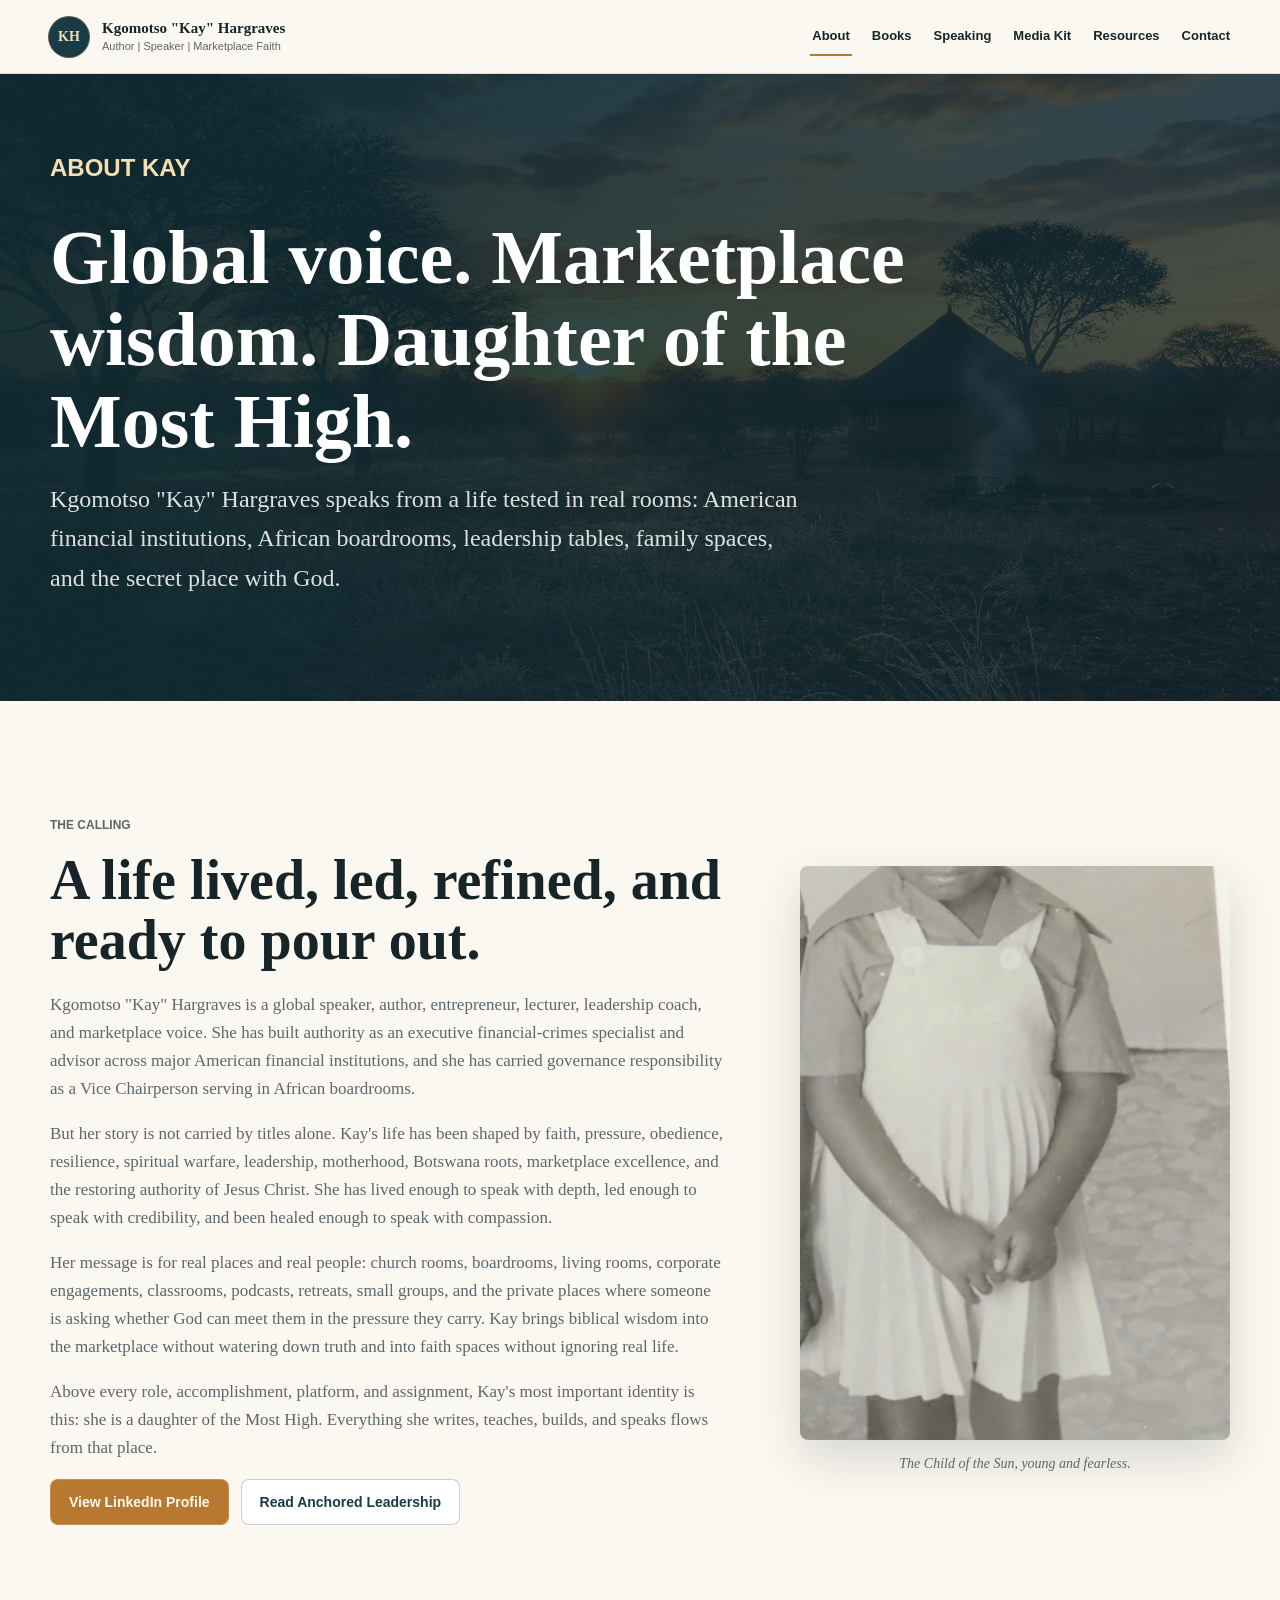
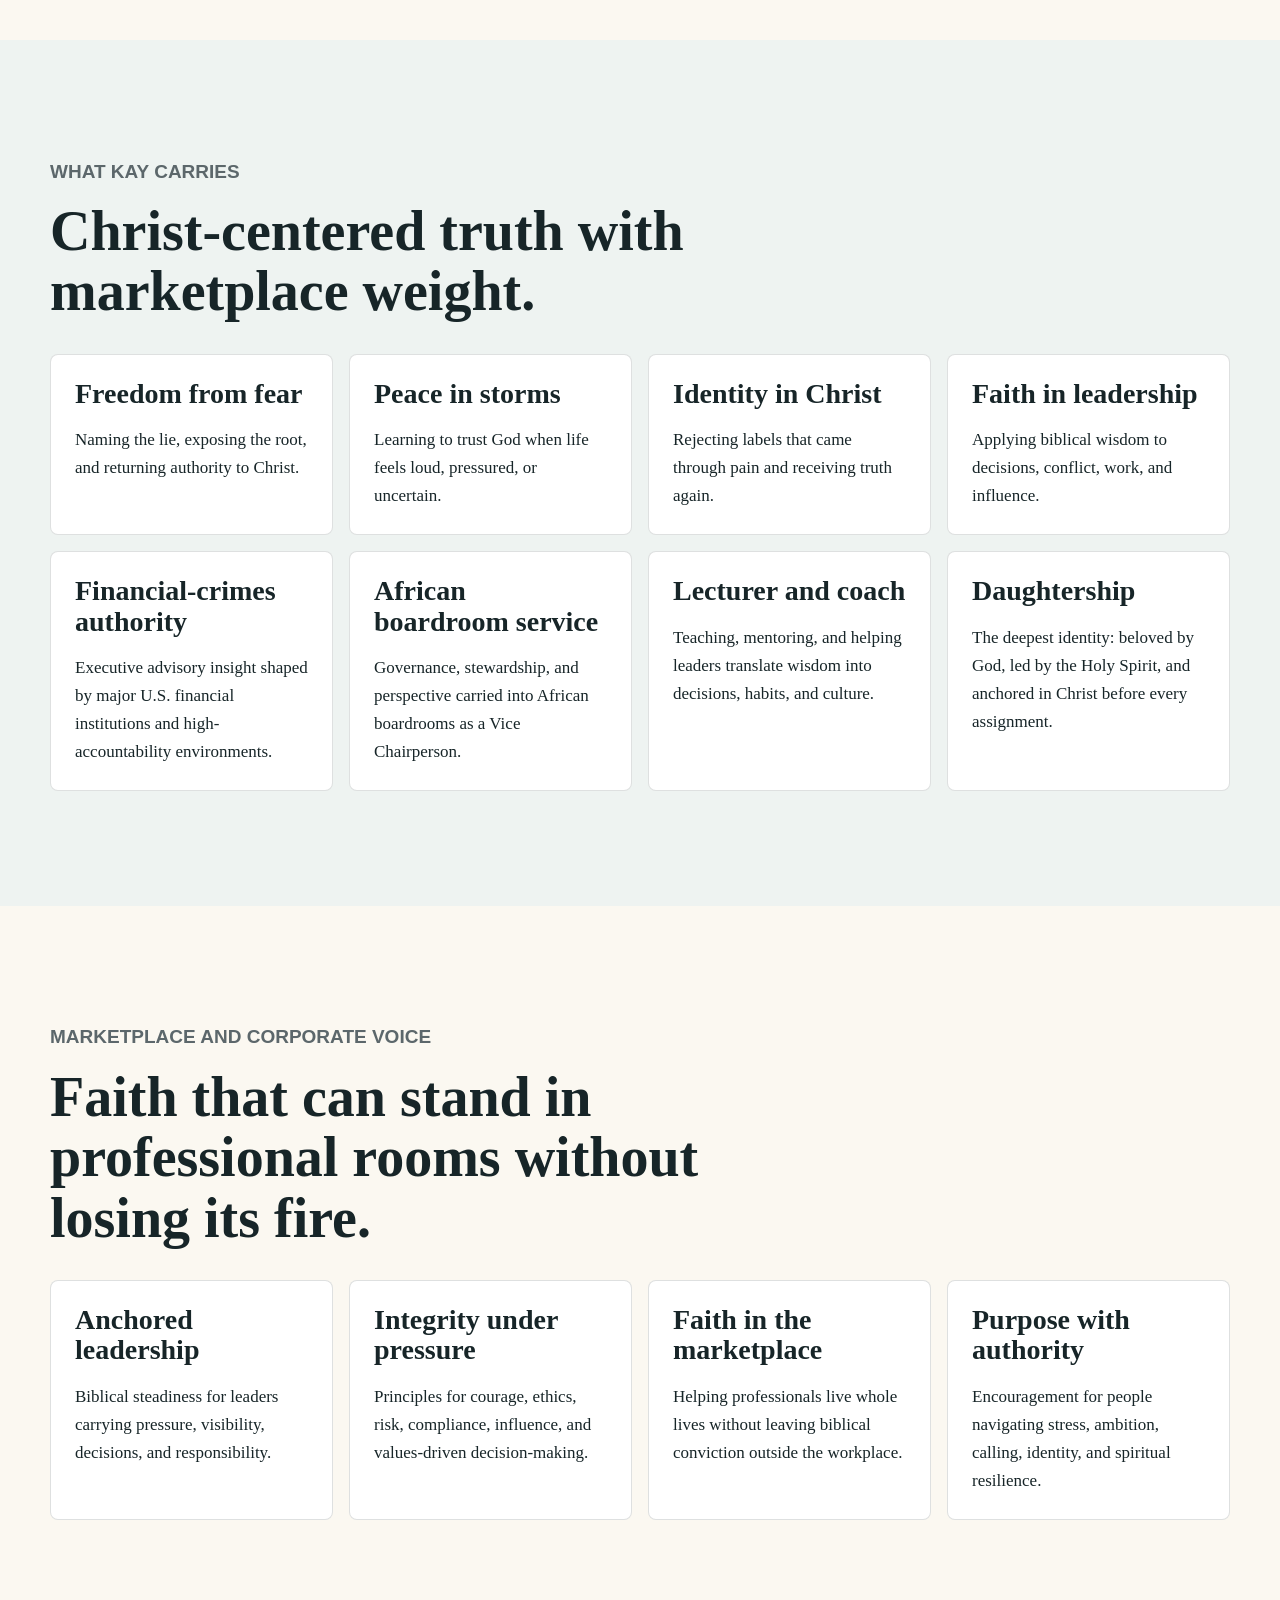
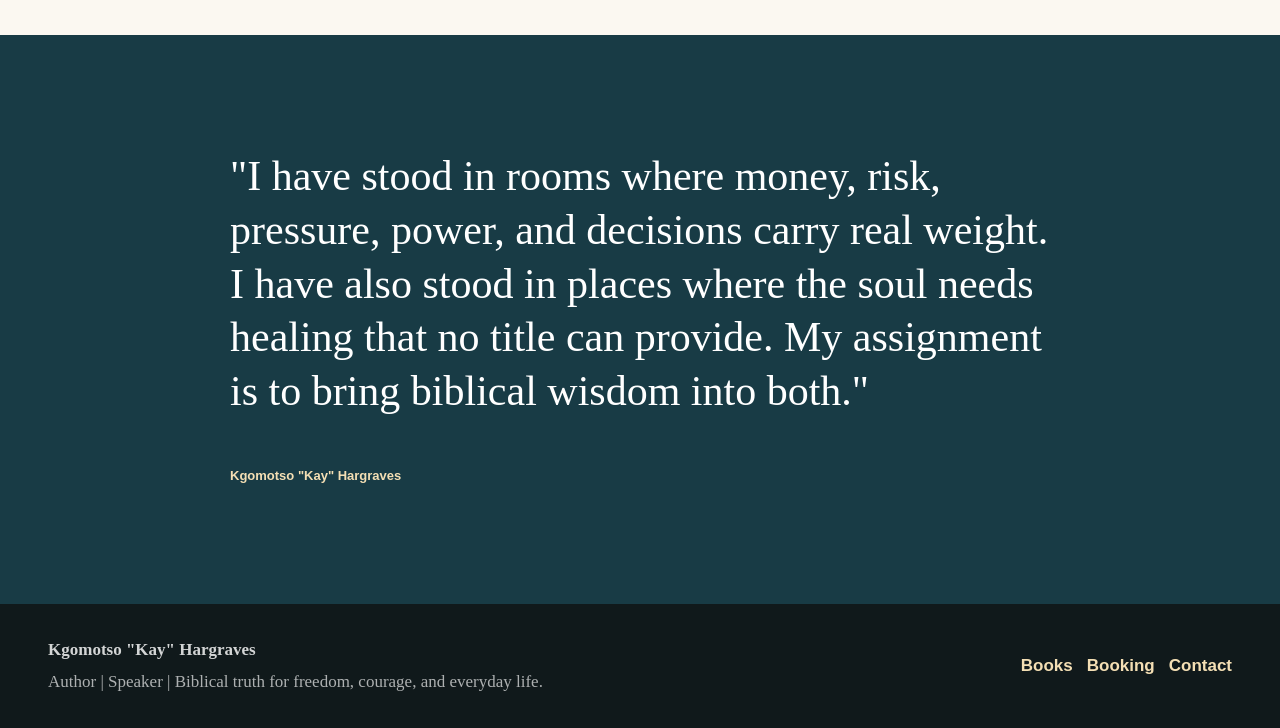
==== about.html @ eadd30bc "Add files via upload" ====
<!doctype html>
<html lang="en">
  <head>
    <meta charset="utf-8" />
    <meta name="viewport" content="width=device-width, initial-scale=1" />
    <title>About Kay | Kgomotso "Kay" Hargraves</title>
    <meta
      name="description"
      content="Learn about Kgomotso Kay Hargraves, a global speaker, author, marketplace leader, executive financial-crimes specialist, advisor, entrepreneur, lecturer, leadership coach, and daughter of the Most High."
    />
    <meta name="theme-color" content="#183b45" />
    <link rel="icon" href="assets/favicon.svg" type="image/svg+xml" />
    <link rel="stylesheet" href="styles.css" />
  </head>
  <body>
    <a class="skip-link" href="#main">Skip to main content</a>
    <header class="site-header" data-header>
      <a class="brand" href="index.html" aria-label="Kgomotso Kay Hargraves home">
        <span class="brand-mark">KH</span>
        <span>
          <strong>Kgomotso "Kay" Hargraves</strong>
          <small>Author | Speaker | Marketplace Faith</small>
        </span>
      </a>
      <button class="nav-toggle" type="button" aria-expanded="false" aria-controls="site-nav">
        <span></span><span></span><span></span>
      </button>
      <nav class="site-nav" id="site-nav" aria-label="Primary navigation">
        <a href="about.html" aria-current="page">About</a>
        <a href="books.html">Books</a>
        <a href="speaking.html">Speaking</a>
        <a href="media.html">Media Kit</a>
        <a href="resources.html">Resources</a>
        <a href="contact.html">Contact</a>
      </nav>
    </header>

    <main id="main">
      <section class="page-hero about-hero">
        <div class="section-inner page-hero-inner">
          <p class="eyebrow">About Kay</p>
          <h1>Global voice. Marketplace wisdom. Daughter of the Most High.</h1>
          <p>
            Kgomotso "Kay" Hargraves speaks from a life tested in real rooms:
            American financial institutions, African boardrooms, leadership
            tables, family spaces, and the secret place with God.
          </p>
        </div>
      </section>

      <section class="section">
        <div class="section-inner split-feature">
          <div>
            <p class="eyebrow">The Calling</p>
            <h2>A life lived, led, refined, and ready to pour out.</h2>
            <p>
              Kgomotso "Kay" Hargraves is a global speaker, author,
              entrepreneur, lecturer, leadership coach, and marketplace voice.
              She has built authority as an executive financial-crimes
              specialist and advisor across major American financial
              institutions, and she has carried governance responsibility as a
              Vice Chairperson serving in African boardrooms.
            </p>
            <p>
              But her story is not carried by titles alone. Kay's life has been
              shaped by faith, pressure, obedience, resilience, spiritual
              warfare, leadership, motherhood, Botswana roots, marketplace
              excellence, and the restoring authority of Jesus Christ. She has
              lived enough to speak with depth, led enough to speak with
              credibility, and been healed enough to speak with compassion.
            </p>
            <p>
              Her message is for real places and real people: church rooms,
              boardrooms, living rooms, corporate engagements, classrooms,
              podcasts, retreats, small groups, and the private places where
              someone is asking whether God can meet them in the pressure they
              carry. Kay brings biblical wisdom into the marketplace without
              watering down truth and into faith spaces without ignoring real
              life.
            </p>
            <p>
              Above every role, accomplishment, platform, and assignment, Kay's
              most important identity is this: she is a daughter of the Most
              High. Everything she writes, teaches, builds, and speaks flows
              from that place.
            </p>
            <div class="button-row">
              <a class="button button-primary" href="https://www.linkedin.com/in/kay-hargraves-mba-b415a14a/" target="_blank" rel="noreferrer">View LinkedIn Profile</a>
              <a class="button button-secondary light" href="https://www.linkedin.com/newsletters/%F0%9F%8C%BF-anchored-leadership-7407261797428383744/" target="_blank" rel="noreferrer">Read Anchored Leadership</a>
            </div>
          </div>
          <figure class="portrait-feature">
            <img src="assets/young-kay-child-of-the-sun.jpg" alt="Young Kay as a child" />
            <figcaption>The Child of the Sun, young and fearless.</figcaption>
          </figure>
        </div>
      </section>

      <section class="section values-section">
        <div class="section-inner">
          <div class="section-heading compact">
            <p class="eyebrow">What Kay Carries</p>
            <h2>Christ-centered truth with marketplace weight.</h2>
          </div>
          <div class="values-grid">
            <article>
              <h3>Freedom from fear</h3>
              <p>Naming the lie, exposing the root, and returning authority to Christ.</p>
            </article>
            <article>
              <h3>Peace in storms</h3>
              <p>Learning to trust God when life feels loud, pressured, or uncertain.</p>
            </article>
            <article>
              <h3>Identity in Christ</h3>
              <p>Rejecting labels that came through pain and receiving truth again.</p>
            </article>
            <article>
              <h3>Faith in leadership</h3>
              <p>Applying biblical wisdom to decisions, conflict, work, and influence.</p>
            </article>
            <article>
              <h3>Financial-crimes authority</h3>
              <p>Executive advisory insight shaped by major U.S. financial institutions and high-accountability environments.</p>
            </article>
            <article>
              <h3>African boardroom service</h3>
              <p>Governance, stewardship, and perspective carried into African boardrooms as a Vice Chairperson.</p>
            </article>
            <article>
              <h3>Lecturer and coach</h3>
              <p>Teaching, mentoring, and helping leaders translate wisdom into decisions, habits, and culture.</p>
            </article>
            <article>
              <h3>Daughtership</h3>
              <p>The deepest identity: beloved by God, led by the Holy Spirit, and anchored in Christ before every assignment.</p>
            </article>
          </div>
        </div>
      </section>

      <section class="section">
        <div class="section-inner">
          <div class="section-heading compact">
            <p class="eyebrow">Marketplace and Corporate Voice</p>
            <h2>Faith that can stand in professional rooms without losing its fire.</h2>
          </div>
          <div class="audience-grid">
            <article>
              <h3>Anchored leadership</h3>
              <p>Biblical steadiness for leaders carrying pressure, visibility, decisions, and responsibility.</p>
            </article>
            <article>
              <h3>Integrity under pressure</h3>
              <p>Principles for courage, ethics, risk, compliance, influence, and values-driven decision-making.</p>
            </article>
            <article>
              <h3>Faith in the marketplace</h3>
              <p>Helping professionals live whole lives without leaving biblical conviction outside the workplace.</p>
            </article>
            <article>
              <h3>Purpose with authority</h3>
              <p>Encouragement for people navigating stress, ambition, calling, identity, and spiritual resilience.</p>
            </article>
          </div>
        </div>
      </section>

      <section class="section quote-section">
        <div class="section-inner narrow">
          <blockquote>
            <p>
              "I have stood in rooms where money, risk, pressure, power, and
              decisions carry real weight. I have also stood in places where the
              soul needs healing that no title can provide. My assignment is to
              bring biblical wisdom into both."
            </p>
            <cite>Kgomotso "Kay" Hargraves</cite>
          </blockquote>
        </div>
      </section>
    </main>

    <footer class="site-footer">
      <div>
        <strong>Kgomotso "Kay" Hargraves</strong>
        <p>Author | Speaker | Biblical truth for freedom, courage, and everyday life.</p>
      </div>
      <nav aria-label="Footer navigation">
        <a href="books.html">Books</a>
        <a href="speaking.html#booking">Booking</a>
        <a href="contact.html">Contact</a>
      </nav>
    </footer>
    <script src="script.js"></script>
  </body>
</html>
---- styles.css ----
:root {
  --ink: #172528;
  --muted: #5c676b;
  --paper: #fbf8f1;
  --white: #ffffff;
  --teal: #183b45;
  --teal-soft: #e7f0ee;
  --gold: #b7792f;
  --gold-deep: #8d551f;
  --gold-soft: #f4dfb4;
  --clay: #8a4c35;
  --charcoal: #10191b;
  --mist: #eef3f1;
  --line: rgba(23, 37, 40, 0.14);
  --shadow: 0 18px 48px rgba(23, 37, 40, 0.16);
  --radius: 8px;
  --max: 1180px;
}

* {
  box-sizing: border-box;
}

html {
  scroll-behavior: smooth;
}

body {
  margin: 0;
  color: var(--ink);
  background: var(--paper);
  font-family: Georgia, "Times New Roman", serif;
  font-size: 17px;
  line-height: 1.65;
}

img {
  display: block;
  max-width: 100%;
}

a {
  color: inherit;
  text-decoration: none;
}

button,
input,
select,
textarea {
  font: inherit;
}

button {
  cursor: pointer;
}

.skip-link {
  position: absolute;
  left: 16px;
  top: -60px;
  z-index: 100;
  padding: 10px 14px;
  border-radius: var(--radius);
  background: var(--white);
  color: var(--teal);
  font-family: Arial, Helvetica, sans-serif;
  font-weight: 800;
}

.skip-link:focus {
  top: 12px;
}

.site-header {
  position: sticky;
  top: 0;
  z-index: 20;
  display: flex;
  align-items: center;
  justify-content: space-between;
  gap: 24px;
  min-height: 74px;
  padding: 12px clamp(18px, 4vw, 48px);
  background: rgba(251, 248, 241, 0.95);
  border-bottom: 1px solid var(--line);
  backdrop-filter: blur(16px);
}

.brand {
  display: inline-flex;
  align-items: center;
  gap: 12px;
  min-width: 240px;
}

.brand-mark {
  display: grid;
  place-items: center;
  width: 42px;
  height: 42px;
  flex: 0 0 auto;
  border: 1px solid rgba(183, 121, 47, 0.45);
  border-radius: 50%;
  background: var(--teal);
  color: var(--gold-soft);
  font-size: 14px;
  font-weight: 700;
}

.brand strong,
.brand small {
  display: block;
}

.brand strong {
  font-size: 15px;
  line-height: 1.2;
}

.brand small {
  margin-top: 2px;
  color: var(--muted);
  font-family: Arial, Helvetica, sans-serif;
  font-size: 11px;
  line-height: 1.35;
}

.site-nav {
  display: flex;
  align-items: center;
  gap: 18px;
  color: var(--ink);
  font-family: Arial, Helvetica, sans-serif;
  font-size: 13px;
  font-weight: 800;
}

.site-nav a {
  padding: 8px 2px;
  border-bottom: 2px solid transparent;
}

.site-nav a:hover,
.site-nav a:focus-visible,
.site-nav a[aria-current="page"] {
  border-bottom-color: var(--gold);
  outline: none;
}

.nav-toggle {
  display: none;
  width: 42px;
  height: 42px;
  border: 1px solid var(--line);
  border-radius: var(--radius);
  background: var(--white);
  padding: 9px;
}

.nav-toggle span {
  display: block;
  height: 2px;
  margin: 5px 0;
  background: var(--teal);
}

.section-inner {
  width: min(var(--max), calc(100% - 36px));
  margin: 0 auto;
}

.narrow {
  max-width: 820px;
}

.section {
  padding: clamp(64px, 9vw, 116px) 0;
}

.hero,
.page-hero {
  position: relative;
  overflow: hidden;
  color: var(--white);
}

.home-hero {
  min-height: calc(88svh - 74px);
  display: grid;
  align-items: center;
}

.hero-media {
  position: absolute;
  inset: 0;
  background:
    linear-gradient(90deg, rgba(12, 25, 28, 0.88), rgba(12, 25, 28, 0.55) 56%, rgba(12, 25, 28, 0.24)),
    linear-gradient(180deg, rgba(12, 25, 28, 0.08), rgba(12, 25, 28, 0.74)),
    url("assets/hero-botswana-dawn.jpg") center / cover no-repeat;
  transform: scale(1.02);
}

.hero-content {
  position: relative;
  width: min(820px, calc(100% - 36px));
  margin-left: clamp(18px, 7vw, 92px);
  padding: 70px 0 84px;
}

.page-hero {
  background:
    linear-gradient(90deg, rgba(16, 43, 50, 0.94), rgba(16, 43, 50, 0.76)),
    url("assets/hero-botswana-dawn.jpg") center / cover no-repeat;
}

.books-hero {
  background:
    linear-gradient(90deg, rgba(16, 43, 50, 0.94), rgba(16, 43, 50, 0.72)),
    url("assets/leiso-memory.jpg") center / cover no-repeat;
}

.speaking-hero {
  background:
    linear-gradient(90deg, rgba(16, 43, 50, 0.95), rgba(16, 43, 50, 0.7)),
    url("assets/speaking-road.jpg") center / cover no-repeat;
}

.media-hero {
  background:
    linear-gradient(90deg, rgba(16, 43, 50, 0.95), rgba(16, 43, 50, 0.72)),
    url("assets/storm-sky.jpg") center / cover no-repeat;
}

.resources-hero,
.contact-hero,
.about-hero {
  background:
    linear-gradient(90deg, rgba(16, 43, 50, 0.95), rgba(16, 43, 50, 0.72)),
    url("assets/hero-botswana-dawn.jpg") center / cover no-repeat;
}

.page-hero-inner {
  min-height: 420px;
  display: grid;
  align-content: center;
  padding: 74px 0;
}

.profile-hero {
  background: var(--charcoal);
  color: var(--white);
}

.profile-hero-inner {
  min-height: 520px;
  display: grid;
  grid-template-columns: minmax(220px, 320px) minmax(0, 1fr);
  gap: clamp(28px, 6vw, 72px);
  align-items: center;
  padding: clamp(58px, 9vw, 92px) 0;
}

.profile-hero img {
  width: 100%;
  aspect-ratio: 4 / 3;
  object-fit: cover;
  border: 1px solid rgba(244, 223, 180, 0.42);
  border-radius: var(--radius);
  box-shadow: 0 20px 54px rgba(0, 0, 0, 0.28);
}

.profile-hero p {
  max-width: 790px;
  color: rgba(255, 255, 255, 0.84);
}

.page-hero-inner p {
  max-width: 760px;
  margin: 0 0 28px;
  color: rgba(255, 255, 255, 0.86);
  font-size: clamp(19px, 2vw, 24px);
}

.eyebrow {
  margin: 0 0 14px;
  color: var(--gold);
  font-family: Arial, Helvetica, sans-serif;
  font-size: 12px;
  font-weight: 900;
  letter-spacing: 0;
  text-transform: uppercase;
}

.hero .eyebrow,
.page-hero .eyebrow,
.testimonials-section .eyebrow {
  color: var(--gold-soft);
}

h1,
h2,
h3,
p,
li {
  overflow-wrap: anywhere;
}

h1,
h2,
h3 {
  margin-top: 0;
  line-height: 1.08;
  letter-spacing: 0;
}

h1 {
  max-width: 900px;
  margin-bottom: 18px;
  font-size: clamp(44px, 8vw, 88px);
}

.page-hero h1 {
  max-width: 960px;
  font-size: clamp(42px, 6vw, 76px);
}

h2 {
  margin-bottom: 20px;
  font-size: clamp(31px, 4.8vw, 56px);
}

h3 {
  margin-bottom: 12px;
  font-size: clamp(22px, 2.8vw, 28px);
}

.hero-lead {
  max-width: 760px;
  margin: 0 0 10px;
  font-size: clamp(23px, 3vw, 34px);
  line-height: 1.35;
}

.hero-copy {
  max-width: 720px;
  margin: 0 0 30px;
  color: rgba(255, 255, 255, 0.86);
  font-size: clamp(18px, 2vw, 23px);
}

.lead {
  color: var(--ink);
  font-size: 21px;
  line-height: 1.45;
}

.hero-actions,
.button-row,
.form-actions {
  display: flex;
  flex-wrap: wrap;
  align-items: center;
  gap: 12px;
}

.button {
  display: inline-flex;
  align-items: center;
  justify-content: center;
  min-height: 46px;
  padding: 12px 18px;
  border: 1px solid transparent;
  border-radius: var(--radius);
  font-family: Arial, Helvetica, sans-serif;
  font-size: 14px;
  font-weight: 900;
  line-height: 1.1;
  text-align: center;
  transition: transform 160ms ease, background 160ms ease, border-color 160ms ease;
}

.button:hover,
.button:focus-visible {
  transform: translateY(-1px);
  outline: none;
}

.button-primary {
  background: var(--gold);
  color: #fffaf0;
  border-color: rgba(255, 255, 255, 0.18);
}

.button-primary:hover,
.button-primary:focus-visible {
  background: var(--gold-deep);
}

.button-secondary {
  background: rgba(255, 255, 255, 0.12);
  color: var(--white);
  border-color: rgba(255, 255, 255, 0.42);
}

.button-secondary.light {
  color: var(--teal);
  background: var(--white);
  border-color: rgba(24, 59, 69, 0.24);
}

.button-secondary:hover,
.button-secondary:focus-visible {
  background: rgba(255, 255, 255, 0.22);
}

.button-text {
  min-height: 42px;
  padding-inline: 0;
  color: var(--teal);
  border-color: transparent;
  background: transparent;
}

.intro-band {
  background: var(--teal);
  color: var(--white);
}

.intro-grid {
  display: grid;
  grid-template-columns: minmax(0, 1fr) minmax(260px, 360px);
  gap: clamp(26px, 5vw, 72px);
  align-items: center;
  padding: 34px 0;
}

.statement {
  margin: 0;
  font-size: clamp(22px, 3vw, 36px);
  line-height: 1.3;
}

.scripture-note {
  border-left: 3px solid var(--gold-soft);
  padding-left: 18px;
}

.scripture-note span {
  color: var(--gold-soft);
  font-family: Arial, Helvetica, sans-serif;
  font-size: 13px;
  font-weight: 900;
}

.scripture-note p {
  margin: 6px 0 0;
}

.split-feature,
.preview-layout,
.contact-layout,
.booking-layout {
  display: grid;
  gap: clamp(34px, 6vw, 80px);
  align-items: start;
}

.split-feature {
  grid-template-columns: minmax(0, 1fr) minmax(300px, 430px);
  align-items: center;
}

.preview-layout {
  grid-template-columns: minmax(0, 0.85fr) minmax(0, 1.15fr);
}

.contact-layout {
  grid-template-columns: minmax(0, 1fr) minmax(320px, 470px);
}

.booking-layout {
  grid-template-columns: minmax(0, 0.82fr) minmax(0, 1.18fr);
}

.portrait-feature {
  margin: 0;
}

.portrait-feature img {
  width: 100%;
  aspect-ratio: 3 / 4;
  object-fit: cover;
  border-radius: var(--radius);
  box-shadow: var(--shadow);
}

.portrait-feature figcaption {
  margin-top: 12px;
  color: var(--muted);
  font-size: 14px;
  font-style: italic;
  text-align: center;
}

.section-heading {
  max-width: 790px;
  margin-bottom: clamp(28px, 5vw, 54px);
}

.section-heading p {
  color: var(--muted);
  font-size: 19px;
}

.section-heading.compact {
  margin-bottom: 32px;
}

.books-band,
.values-section,
.resources-preview,
.newsletter-section {
  background: var(--mist);
}

.book-grid {
  display: grid;
  grid-template-columns: repeat(2, minmax(0, 1fr));
  gap: 22px;
}

.book-card {
  display: grid;
  grid-template-columns: minmax(155px, 0.48fr) minmax(0, 1fr);
  gap: 24px;
  padding: 20px;
  border: 1px solid var(--line);
  border-radius: var(--radius);
  background: var(--white);
  box-shadow: 0 10px 26px rgba(23, 37, 40, 0.08);
}

.book-card img {
  width: 100%;
  height: 100%;
  min-height: 330px;
  object-fit: cover;
  border-radius: calc(var(--radius) - 2px);
  box-shadow: 0 10px 24px rgba(0, 0, 0, 0.18);
}

.book-copy {
  display: flex;
  flex-direction: column;
  align-items: flex-start;
}

.book-copy p,
.split-feature p,
.preview-layout p,
.contact-layout p,
.booking-layout p,
.book-detail-copy p,
.media-panel p,
.resource-list p,
.event-list p,
.privacy-section p {
  color: var(--muted);
}

.book-copy .button-row {
  margin-top: auto;
  padding-top: 18px;
}

.amazon-note {
  display: flex;
  justify-content: center;
  margin-top: 24px;
}

.book-label,
.resource-type {
  margin: 0 0 8px;
  color: var(--clay);
  font-family: Arial, Helvetica, sans-serif;
  font-size: 12px;
  font-weight: 900;
  text-transform: uppercase;
}

.audience-grid,
.values-grid,
.topic-grid,
.media-layout,
.testimonial-grid,
.event-list {
  display: grid;
  gap: 16px;
}

.audience-grid,
.values-grid {
  grid-template-columns: repeat(4, minmax(0, 1fr));
}

.audience-grid article,
.values-grid article,
.media-panel,
.resource-list article,
.event-list article,
.testimonial-grid blockquote,
.expect-list,
.sample-box,
.discussion-box,
.info-grid article,
.contact-form,
.newsletter-form,
.booking-form {
  border: 1px solid var(--line);
  border-radius: var(--radius);
  background: var(--white);
}

.audience-grid article,
.values-grid article,
.media-panel,
.resource-list article,
.event-list article,
.testimonial-grid blockquote,
.expect-list,
.sample-box,
.discussion-box,
.info-grid article {
  padding: 24px;
}

.audience-grid p,
.values-grid p,
.resource-list p,
.event-list p,
.media-panel p {
  margin-bottom: 0;
}

.speaking-preview {
  background:
    linear-gradient(90deg, rgba(16, 43, 50, 0.94), rgba(16, 43, 50, 0.72)),
    url("assets/speaking-road.jpg") center / cover no-repeat;
  color: var(--white);
}

.speaking-card {
  max-width: var(--max);
}

.speaking-card p {
  max-width: 790px;
  color: rgba(255, 255, 255, 0.84);
}

.topic-grid {
  grid-template-columns: repeat(4, minmax(0, 1fr));
  margin: 28px 0 30px;
}

.topic-grid span,
.topic-grid button {
  min-height: 64px;
  padding: 14px 16px;
  border: 1px solid rgba(255, 255, 255, 0.18);
  border-radius: var(--radius);
  background: rgba(255, 255, 255, 0.11);
  color: var(--white);
  font-family: Arial, Helvetica, sans-serif;
  font-size: 13px;
  font-weight: 900;
  text-align: center;
}

.topic-grid-large {
  grid-template-columns: repeat(3, minmax(0, 1fr));
}

.topic-grid-large button {
  min-height: 70px;
  background: var(--white);
  color: var(--teal);
  border-color: var(--line);
}

.topic-grid-large button:hover,
.topic-grid-large button:focus-visible {
  border-color: var(--gold);
  outline: none;
}

.resource-list {
  display: grid;
  gap: 14px;
}

.book-stack {
  display: grid;
  gap: 34px;
}

.book-detail {
  display: grid;
  grid-template-columns: minmax(250px, 0.38fr) minmax(0, 1fr);
  gap: clamp(28px, 5vw, 58px);
  align-items: start;
  padding: clamp(20px, 4vw, 34px);
  border: 1px solid var(--line);
  border-radius: var(--radius);
  background: var(--white);
  box-shadow: 0 10px 26px rgba(23, 37, 40, 0.08);
}

.book-cover-panel {
  display: grid;
  gap: 18px;
}

.book-cover-panel img {
  width: 100%;
  border-radius: calc(var(--radius) - 2px);
  box-shadow: var(--shadow);
}

.info-grid {
  display: grid;
  grid-template-columns: repeat(2, minmax(0, 1fr));
  gap: 16px;
  margin: 24px 0;
}

.sample-box {
  background: #fbf0dc;
  margin-bottom: 16px;
}

.discussion-box {
  background: var(--teal-soft);
  margin-bottom: 16px;
}

.discussion-box ol,
.media-panel ul,
.expect-list ul,
.book-detail-copy ul,
.columns-list {
  padding-left: 20px;
}

.booking-section,
.contact-section,
.events-section {
  background: var(--white);
}

.expect-list {
  margin-top: 28px;
  background: var(--mist);
}

.booking-form,
.contact-form,
.newsletter-form {
  padding: 24px;
  box-shadow: var(--shadow);
}

.contact-form h3,
.newsletter-form h3 {
  margin-bottom: 18px;
}

.form-grid {
  display: grid;
  grid-template-columns: repeat(2, minmax(0, 1fr));
  gap: 14px;
}

label {
  display: grid;
  gap: 6px;
  color: var(--teal);
  font-family: Arial, Helvetica, sans-serif;
  font-size: 13px;
  font-weight: 900;
}

label + label {
  margin-top: 14px;
}

.form-grid label + label {
  margin-top: 0;
}

label.full {
  grid-column: 1 / -1;
}

input,
select,
textarea {
  width: 100%;
  border: 1px solid rgba(23, 37, 40, 0.18);
  border-radius: var(--radius);
  background: #fffdf8;
  color: var(--ink);
  padding: 12px;
}

textarea {
  resize: vertical;
}

input:focus,
select:focus,
textarea:focus {
  border-color: var(--teal);
  outline: 3px solid rgba(24, 59, 69, 0.14);
}

.choice-group {
  display: grid;
  gap: 10px;
  margin: 14px 0 0;
  padding: 16px;
  border: 1px solid rgba(23, 37, 40, 0.18);
  border-radius: var(--radius);
  background: #fffdf8;
}

.choice-group legend {
  padding: 0 6px;
  color: var(--teal);
  font-family: Arial, Helvetica, sans-serif;
  font-size: 13px;
  font-weight: 900;
}

.choice-group label {
  display: flex;
  grid-template-columns: none;
  align-items: flex-start;
  gap: 10px;
  color: var(--ink);
  font-family: Arial, Helvetica, sans-serif;
  font-size: 14px;
  font-weight: 700;
}

.choice-group label + label {
  margin-top: 0;
}

.choice-group input {
  width: auto;
  margin-top: 5px;
  accent-color: var(--gold);
}

.form-actions,
.booking-form .button,
.newsletter-form .button,
.contact-form .button {
  margin-top: 18px;
}

.form-status {
  min-height: 24px;
  margin: 12px 0 0;
  color: var(--teal);
  font-family: Arial, Helvetica, sans-serif;
  font-size: 14px;
  font-weight: 800;
}

.media-layout {
  grid-template-columns: repeat(2, minmax(0, 1fr));
}

.media-panel {
  background: var(--white);
}

.asset-grid,
.platforms {
  display: flex;
  flex-wrap: wrap;
  gap: 10px;
}

.asset-grid a,
.platforms a {
  display: inline-flex;
  align-items: center;
  min-height: 38px;
  padding: 8px 12px;
  border: 1px solid var(--line);
  border-radius: 999px;
  background: var(--mist);
  color: var(--teal);
  font-family: Arial, Helvetica, sans-serif;
  font-size: 13px;
  font-weight: 900;
}

.testimonials-section {
  background: var(--teal);
  color: var(--white);
}

.testimonial-grid {
  grid-template-columns: repeat(3, minmax(0, 1fr));
}

.testimonial-grid blockquote {
  margin: 0;
  background: rgba(255, 255, 255, 0.08);
  border-color: rgba(255, 255, 255, 0.16);
}

.testimonial-grid p {
  margin-top: 0;
  color: rgba(255, 255, 255, 0.9);
  font-size: 19px;
}

.testimonial-grid cite,
.quote-section cite {
  color: var(--gold-soft);
  font-family: Arial, Helvetica, sans-serif;
  font-size: 13px;
  font-style: normal;
  font-weight: 900;
}

.quote-section {
  background: var(--teal);
  color: var(--white);
}

.quote-section blockquote {
  margin: 0;
}

.quote-section p {
  margin-top: 0;
  font-size: clamp(24px, 4vw, 42px);
  line-height: 1.28;
}

.privacy-section {
  background: #f0eee6;
}

.site-footer {
  display: flex;
  align-items: center;
  justify-content: space-between;
  gap: 24px;
  padding: 32px clamp(18px, 4vw, 48px);
  background: var(--charcoal);
  color: rgba(255, 255, 255, 0.82);
}

.site-footer p {
  margin: 4px 0 0;
  color: rgba(255, 255, 255, 0.66);
}

.site-footer nav {
  display: flex;
  flex-wrap: wrap;
  gap: 14px;
}

.site-footer a {
  color: var(--gold-soft);
  font-family: Arial, Helvetica, sans-serif;
  font-weight: 900;
}

.reveal {
  opacity: 1;
  transform: none;
}

.reveal.is-visible {
  opacity: 1;
  transform: translateY(0);
}

@media (max-width: 1100px) {
  .book-grid,
  .split-feature,
  .preview-layout,
  .contact-layout,
  .booking-layout,
  .book-detail {
    grid-template-columns: 1fr;
  }

  .audience-grid,
  .values-grid,
  .topic-grid,
  .topic-grid-large,
  .media-layout {
    grid-template-columns: repeat(2, minmax(0, 1fr));
  }

  .book-card {
    max-width: 900px;
  }

  .portrait-feature {
    max-width: 430px;
  }
}

@media (max-width: 860px) {
  .site-header {
    min-height: 68px;
  }

  .nav-toggle {
    display: block;
  }

  .site-nav {
    position: absolute;
    top: 100%;
    left: 0;
    right: 0;
    display: none;
    flex-direction: column;
    align-items: stretch;
    gap: 0;
    padding: 10px 18px 18px;
    background: rgba(251, 248, 241, 0.98);
    border-bottom: 1px solid var(--line);
  }

  .site-header.nav-open .site-nav {
    display: flex;
  }

  .site-nav a {
    padding: 12px 0;
    border-bottom: 1px solid var(--line);
  }

  .home-hero {
    min-height: calc(86svh - 68px);
  }

  .hero-media {
    background:
      linear-gradient(180deg, rgba(12, 25, 28, 0.48), rgba(12, 25, 28, 0.9)),
      url("assets/hero-botswana-dawn.jpg") center / cover no-repeat;
  }

  .hero-content {
    width: min(100% - 36px, 680px);
    margin: 0 auto;
    padding: 62px 0 70px;
  }

  .intro-grid {
    grid-template-columns: 1fr;
  }

  .profile-hero-inner {
    grid-template-columns: 1fr;
  }

  .profile-hero img {
    max-width: 320px;
  }

  .book-card {
    grid-template-columns: minmax(170px, 250px) minmax(0, 1fr);
  }

  .testimonial-grid {
    grid-template-columns: 1fr;
  }
}

@media (max-width: 640px) {
  body {
    font-size: 16px;
  }

  .brand {
    min-width: 0;
  }

  .brand small {
    display: none;
  }

  h1 {
    font-size: clamp(41px, 13vw, 62px);
  }

  .page-hero h1 {
    font-size: clamp(36px, 11vw, 52px);
  }

  h2 {
    font-size: clamp(30px, 9vw, 42px);
  }

  .button {
    width: 100%;
  }

  .hero-actions,
  .button-row,
  .form-actions {
    width: 100%;
  }

  .book-card,
  .audience-grid,
  .values-grid,
  .topic-grid,
  .topic-grid-large,
  .media-layout,
  .form-grid,
  .info-grid {
    grid-template-columns: 1fr;
  }

  .book-card img {
    max-width: 245px;
    min-height: auto;
    margin: 0 auto;
    aspect-ratio: 5 / 8;
  }

  .book-cover-panel img {
    max-width: 260px;
    margin: 0 auto;
  }

  .section {
    padding: 56px 0;
  }

  .page-hero-inner {
    min-height: 360px;
    padding: 58px 0;
  }

  .audience-grid article,
  .values-grid article,
  .media-panel,
  .resource-list article,
  .event-list article,
  .testimonial-grid blockquote,
  .expect-list,
  .sample-box,
  .discussion-box,
  .info-grid article,
  .booking-form,
  .contact-form,
  .newsletter-form,
  .book-detail {
    padding: 20px;
  }

  .site-footer {
    align-items: flex-start;
    flex-direction: column;
  }
}

@media print {
  .site-header,
  .site-footer,
  .button,
  .skip-link {
    display: none !important;
  }

  body {
    background: white;
    color: black;
  }

  .page-hero,
  .section {
    color: black;
    background: white !important;
    padding: 24px 0;
  }

  .page-hero-inner {
    min-height: auto;
    padding: 0;
  }
}
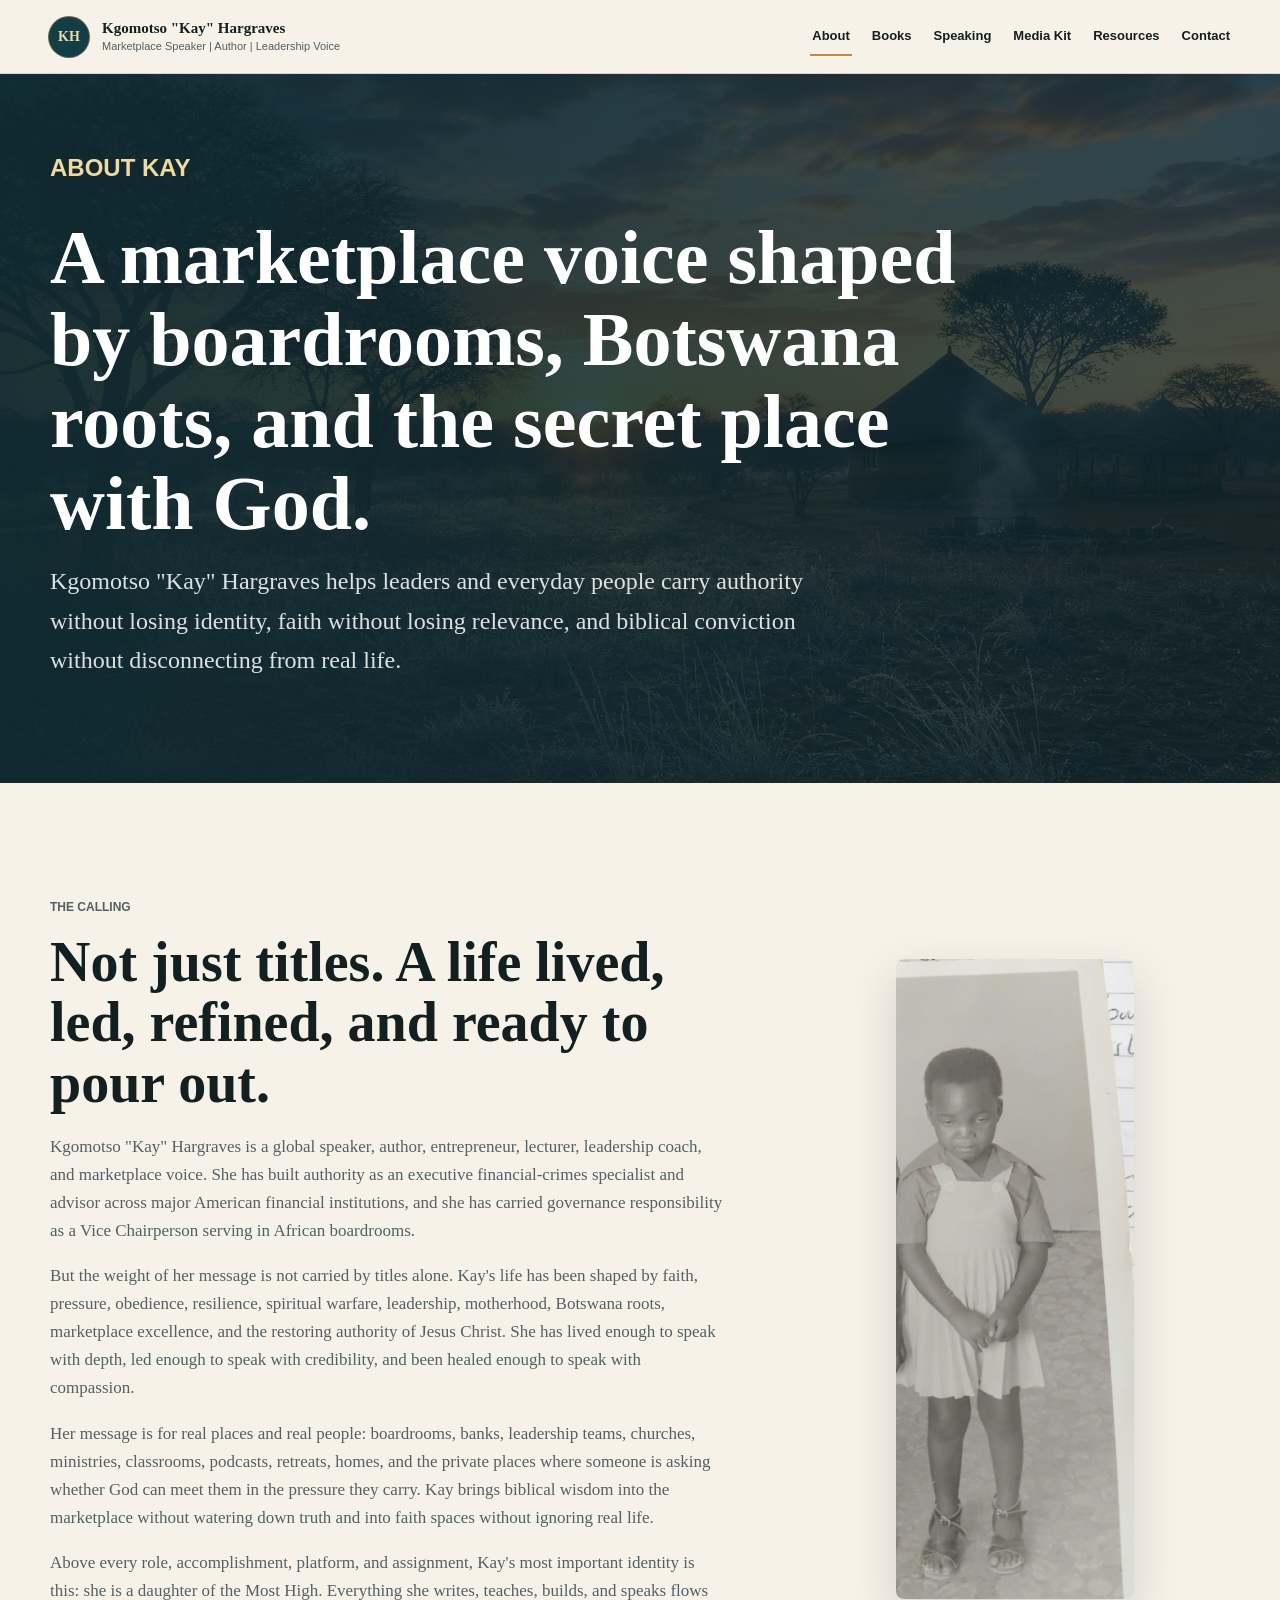
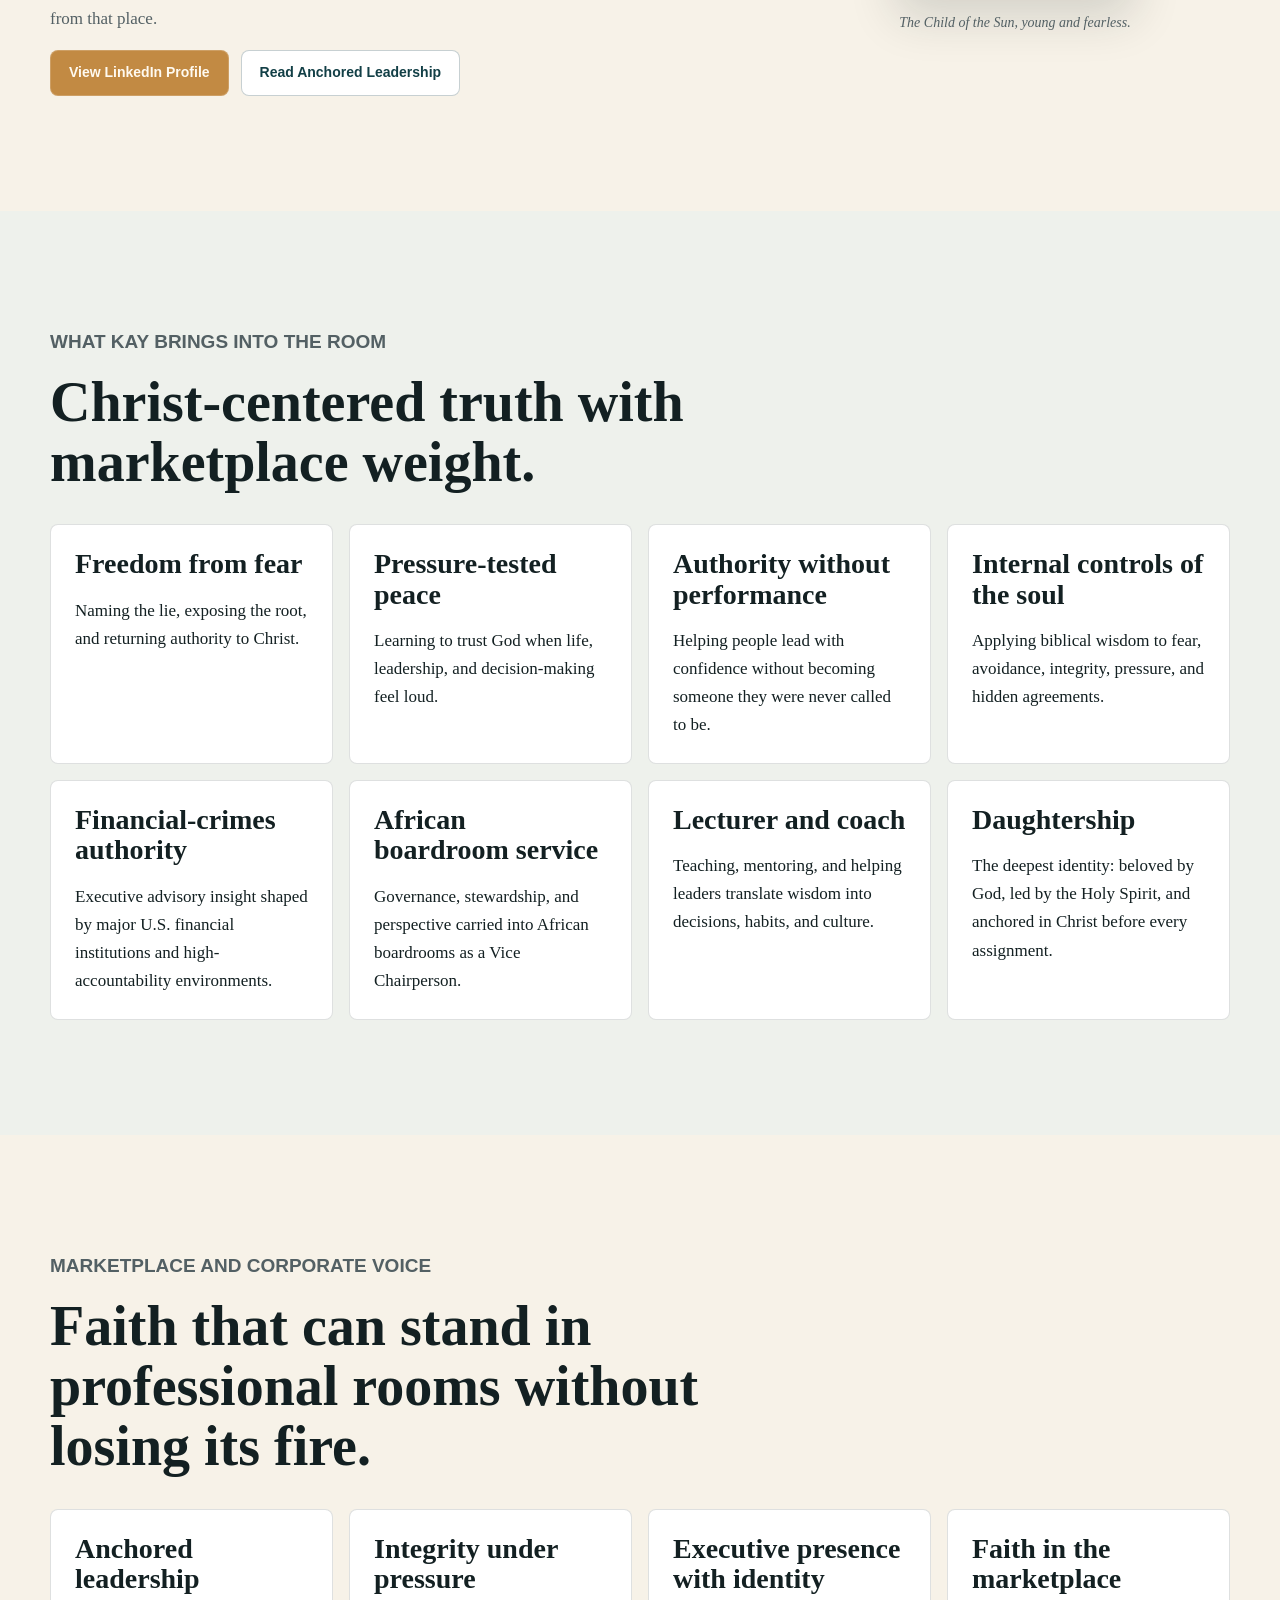
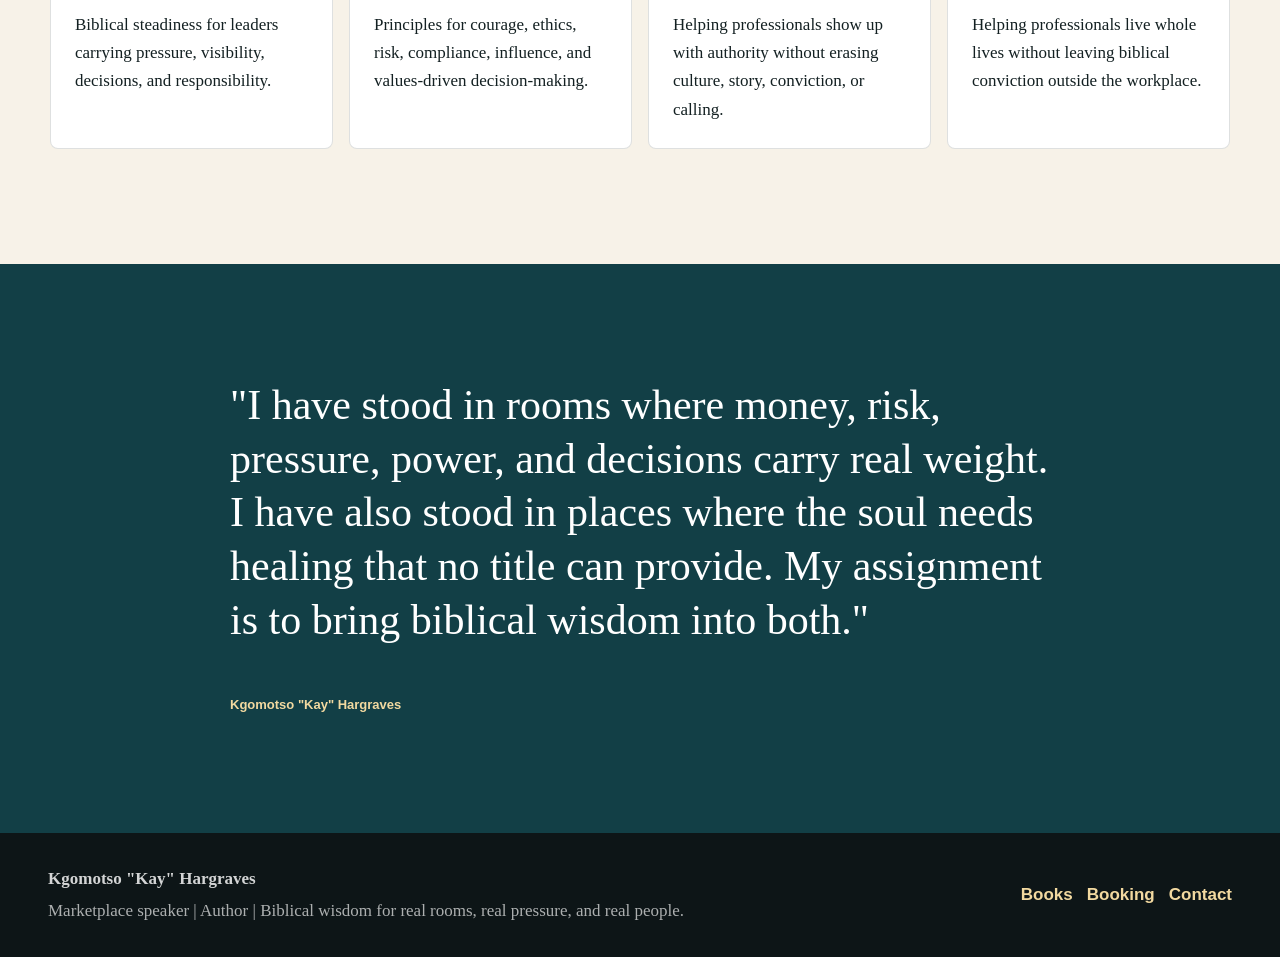
==== commit beb8b125: "Add files via upload" ====
--- a/about.html
+++ b/about.html
@@ -19,7 +19,7 @@
         <span class="brand-mark">KH</span>
         <span>
           <strong>Kgomotso "Kay" Hargraves</strong>
-          <small>Author | Speaker | Marketplace Faith</small>
+          <small>Marketplace Speaker | Author | Leadership Voice</small>
         </span>
       </a>
       <button class="nav-toggle" type="button" aria-expanded="false" aria-controls="site-nav">
@@ -39,11 +39,11 @@
       <section class="page-hero about-hero">
         <div class="section-inner page-hero-inner">
           <p class="eyebrow">About Kay</p>
-          <h1>Global voice. Marketplace wisdom. Daughter of the Most High.</h1>
+          <h1>A marketplace voice shaped by boardrooms, Botswana roots, and the secret place with God.</h1>
           <p>
-            Kgomotso "Kay" Hargraves speaks from a life tested in real rooms:
-            American financial institutions, African boardrooms, leadership
-            tables, family spaces, and the secret place with God.
+            Kgomotso "Kay" Hargraves helps leaders and everyday people carry
+            authority without losing identity, faith without losing relevance,
+            and biblical conviction without disconnecting from real life.
           </p>
         </div>
       </section>
@@ -52,7 +52,7 @@
         <div class="section-inner split-feature">
           <div>
             <p class="eyebrow">The Calling</p>
-            <h2>A life lived, led, refined, and ready to pour out.</h2>
+            <h2>Not just titles. A life lived, led, refined, and ready to pour out.</h2>
             <p>
               Kgomotso "Kay" Hargraves is a global speaker, author,
               entrepreneur, lecturer, leadership coach, and marketplace voice.
@@ -62,21 +62,20 @@
               Vice Chairperson serving in African boardrooms.
             </p>
             <p>
-              But her story is not carried by titles alone. Kay's life has been
-              shaped by faith, pressure, obedience, resilience, spiritual
-              warfare, leadership, motherhood, Botswana roots, marketplace
-              excellence, and the restoring authority of Jesus Christ. She has
-              lived enough to speak with depth, led enough to speak with
-              credibility, and been healed enough to speak with compassion.
+              But the weight of her message is not carried by titles alone.
+              Kay's life has been shaped by faith, pressure, obedience,
+              resilience, spiritual warfare, leadership, motherhood, Botswana
+              roots, marketplace excellence, and the restoring authority of
+              Jesus Christ. She has lived enough to speak with depth, led enough
+              to speak with credibility, and been healed enough to speak with compassion.
             </p>
             <p>
-              Her message is for real places and real people: church rooms,
-              boardrooms, living rooms, corporate engagements, classrooms,
-              podcasts, retreats, small groups, and the private places where
-              someone is asking whether God can meet them in the pressure they
-              carry. Kay brings biblical wisdom into the marketplace without
-              watering down truth and into faith spaces without ignoring real
-              life.
+              Her message is for real places and real people: boardrooms,
+              banks, leadership teams, churches, ministries, classrooms,
+              podcasts, retreats, homes, and the private places where someone is
+              asking whether God can meet them in the pressure they carry. Kay
+              brings biblical wisdom into the marketplace without watering down
+              truth and into faith spaces without ignoring real life.
             </p>
             <p>
               Above every role, accomplishment, platform, and assignment, Kay's
@@ -99,7 +98,7 @@
       <section class="section values-section">
         <div class="section-inner">
           <div class="section-heading compact">
-            <p class="eyebrow">What Kay Carries</p>
+            <p class="eyebrow">What Kay brings into the room</p>
             <h2>Christ-centered truth with marketplace weight.</h2>
           </div>
           <div class="values-grid">
@@ -108,16 +107,16 @@
               <p>Naming the lie, exposing the root, and returning authority to Christ.</p>
             </article>
             <article>
-              <h3>Peace in storms</h3>
-              <p>Learning to trust God when life feels loud, pressured, or uncertain.</p>
+              <h3>Pressure-tested peace</h3>
+              <p>Learning to trust God when life, leadership, and decision-making feel loud.</p>
             </article>
             <article>
-              <h3>Identity in Christ</h3>
-              <p>Rejecting labels that came through pain and receiving truth again.</p>
+              <h3>Authority without performance</h3>
+              <p>Helping people lead with confidence without becoming someone they were never called to be.</p>
             </article>
             <article>
-              <h3>Faith in leadership</h3>
-              <p>Applying biblical wisdom to decisions, conflict, work, and influence.</p>
+              <h3>Internal controls of the soul</h3>
+              <p>Applying biblical wisdom to fear, avoidance, integrity, pressure, and hidden agreements.</p>
             </article>
             <article>
               <h3>Financial-crimes authority</h3>
@@ -142,7 +141,7 @@
       <section class="section">
         <div class="section-inner">
           <div class="section-heading compact">
-            <p class="eyebrow">Marketplace and Corporate Voice</p>
+            <p class="eyebrow">Marketplace and corporate voice</p>
             <h2>Faith that can stand in professional rooms without losing its fire.</h2>
           </div>
           <div class="audience-grid">
@@ -155,12 +154,12 @@
               <p>Principles for courage, ethics, risk, compliance, influence, and values-driven decision-making.</p>
             </article>
             <article>
+              <h3>Executive presence with identity</h3>
+              <p>Helping professionals show up with authority without erasing culture, story, conviction, or calling.</p>
+            </article>
+            <article>
               <h3>Faith in the marketplace</h3>
               <p>Helping professionals live whole lives without leaving biblical conviction outside the workplace.</p>
-            </article>
-            <article>
-              <h3>Purpose with authority</h3>
-              <p>Encouragement for people navigating stress, ambition, calling, identity, and spiritual resilience.</p>
             </article>
           </div>
         </div>
@@ -184,7 +183,7 @@
     <footer class="site-footer">
       <div>
         <strong>Kgomotso "Kay" Hargraves</strong>
-        <p>Author | Speaker | Biblical truth for freedom, courage, and everyday life.</p>
+        <p>Marketplace speaker | Author | Biblical wisdom for real rooms, real pressure, and real people.</p>
       </div>
       <nav aria-label="Footer navigation">
         <a href="books.html">Books</a>
--- a/styles.css
+++ b/styles.css
@@ -1,16 +1,16 @@
 :root {
-  --ink: #172528;
-  --muted: #5c676b;
-  --paper: #fbf8f1;
+  --ink: #132022;
+  --muted: #536064;
+  --paper: #f7f2e8;
   --white: #ffffff;
-  --teal: #183b45;
-  --teal-soft: #e7f0ee;
-  --gold: #b7792f;
-  --gold-deep: #8d551f;
-  --gold-soft: #f4dfb4;
-  --clay: #8a4c35;
-  --charcoal: #10191b;
-  --mist: #eef3f1;
+  --teal: #123f46;
+  --teal-soft: #e5efed;
+  --gold: #c28a43;
+  --gold-deep: #936226;
+  --gold-soft: #f2d9a0;
+  --clay: #7b4937;
+  --charcoal: #0d1517;
+  --mist: #eef1ec;
   --line: rgba(23, 37, 40, 0.14);
   --shadow: 0 18px 48px rgba(23, 37, 40, 0.16);
   --radius: 8px;
@@ -82,7 +82,7 @@
   gap: 24px;
   min-height: 74px;
   padding: 12px clamp(18px, 4vw, 48px);
-  background: rgba(251, 248, 241, 0.95);
+  background: rgba(247, 242, 232, 0.95);
   border-bottom: 1px solid var(--line);
   backdrop-filter: blur(16px);
 }
@@ -100,7 +100,7 @@
   width: 42px;
   height: 42px;
   flex: 0 0 auto;
-  border: 1px solid rgba(183, 121, 47, 0.45);
+  border: 1px solid rgba(194, 138, 67, 0.48);
   border-radius: 50%;
   background: var(--teal);
   color: var(--gold-soft);
@@ -488,10 +488,13 @@
 }
 
 .portrait-feature img {
-  width: 100%;
-  aspect-ratio: 3 / 4;
-  object-fit: cover;
+  width: auto;
+  max-width: 100%;
+  max-height: 640px;
+  object-fit: contain;
+  margin: 0 auto;
   border-radius: var(--radius);
+  background: var(--white);
   box-shadow: var(--shadow);
 }
 
@@ -520,7 +523,8 @@
 .books-band,
 .values-section,
 .resources-preview,
-.newsletter-section {
+.newsletter-section,
+.speaker-fit-section {
   background: var(--mist);
 }
 
@@ -660,6 +664,53 @@
   color: rgba(255, 255, 255, 0.84);
 }
 
+.authority-section {
+  background:
+    linear-gradient(135deg, rgba(13, 21, 23, 0.98), rgba(18, 63, 70, 0.94)),
+    url("assets/storm-sky.jpg") center / cover no-repeat;
+  color: var(--white);
+}
+
+.authority-layout {
+  display: grid;
+  grid-template-columns: minmax(0, 0.9fr) minmax(0, 1.1fr);
+  gap: clamp(34px, 6vw, 80px);
+  align-items: start;
+}
+
+.authority-layout p {
+  color: rgba(255, 255, 255, 0.82);
+}
+
+.authority-points {
+  display: grid;
+  gap: 16px;
+}
+
+.authority-points article {
+  padding: 24px;
+  border: 1px solid rgba(255, 255, 255, 0.16);
+  border-radius: var(--radius);
+  background: rgba(255, 255, 255, 0.08);
+}
+
+.authority-points span {
+  display: inline-flex;
+  margin-bottom: 12px;
+  color: var(--gold-soft);
+  font-family: Arial, Helvetica, sans-serif;
+  font-size: 12px;
+  font-weight: 900;
+}
+
+.authority-points h3 {
+  color: var(--white);
+}
+
+.authority-points p {
+  margin-bottom: 0;
+}
+
 .topic-grid {
   grid-template-columns: repeat(4, minmax(0, 1fr));
   margin: 28px 0 30px;
@@ -718,6 +769,23 @@
   box-shadow: 0 10px 26px rgba(23, 37, 40, 0.08);
 }
 
+.book-cta-detail {
+  grid-template-columns: 1fr;
+  background:
+    linear-gradient(135deg, rgba(18, 63, 70, 0.96), rgba(13, 21, 23, 0.96)),
+    url("assets/storm-sky.jpg") center / cover no-repeat;
+  color: var(--white);
+}
+
+.book-cta-detail .book-detail-copy,
+.book-cta-detail .lead {
+  color: var(--white);
+}
+
+.book-cta-detail p {
+  color: rgba(255, 255, 255, 0.82);
+}
+
 .book-cover-panel {
   display: grid;
   gap: 18px;
@@ -752,6 +820,27 @@
 .book-detail-copy ul,
 .columns-list {
   padding-left: 20px;
+}
+
+.book-praise blockquote {
+  margin: 16px 0 0;
+  padding-left: 16px;
+  border-left: 3px solid var(--gold);
+}
+
+.book-praise blockquote p {
+  margin: 0 0 6px;
+  color: var(--ink);
+  font-style: italic;
+}
+
+.book-praise cite {
+  color: var(--clay);
+  font-family: Arial, Helvetica, sans-serif;
+  font-size: 12px;
+  font-style: normal;
+  font-weight: 900;
+  text-transform: uppercase;
 }
 
 .booking-section,
@@ -1003,7 +1092,8 @@
   .preview-layout,
   .contact-layout,
   .booking-layout,
-  .book-detail {
+  .book-detail,
+  .authority-layout {
     grid-template-columns: 1fr;
   }
 
@@ -1043,7 +1133,7 @@
     align-items: stretch;
     gap: 0;
     padding: 10px 18px 18px;
-    background: rgba(251, 248, 241, 0.98);
+    background: rgba(247, 242, 232, 0.98);
     border-bottom: 1px solid var(--line);
   }
 
